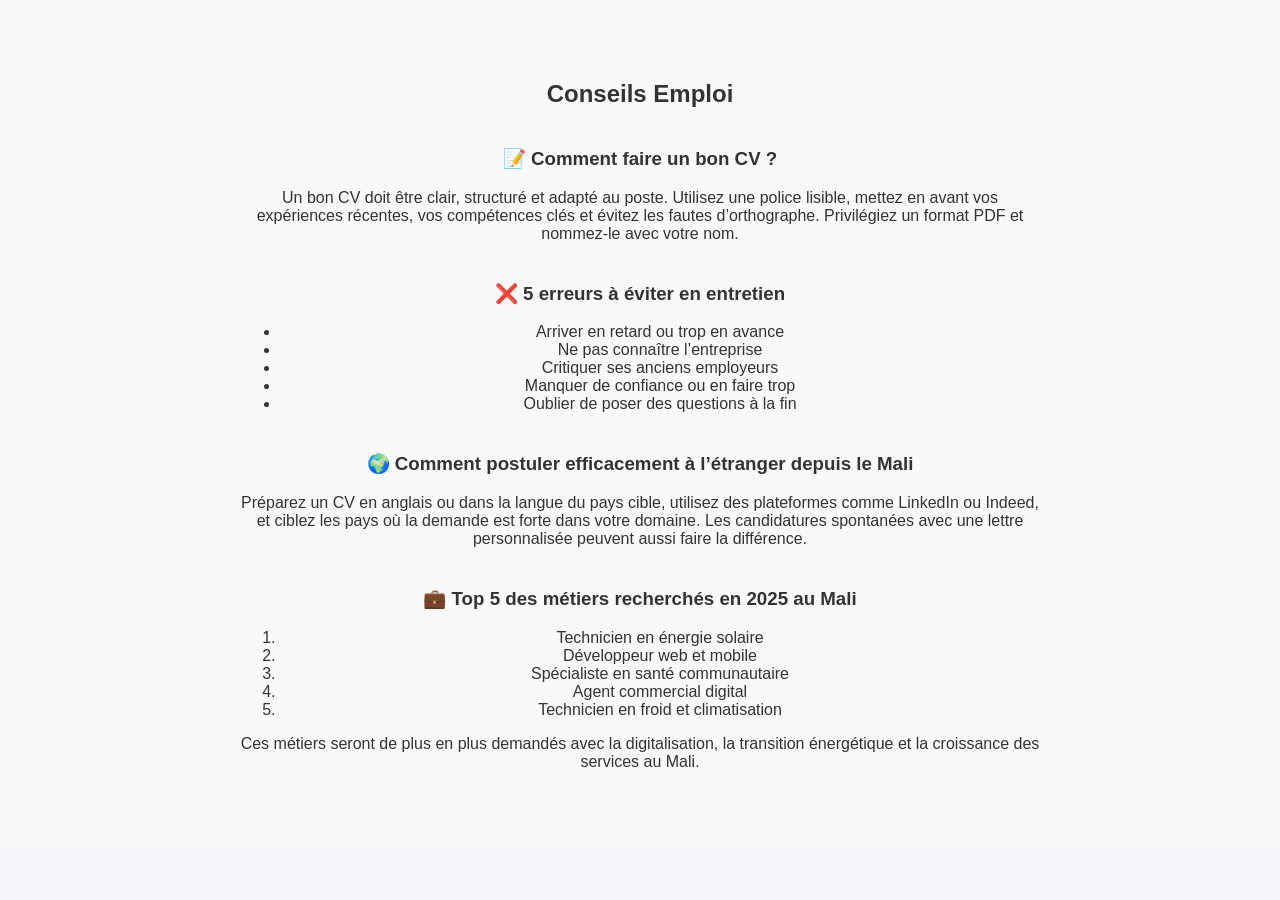
==== conseil.html @ 79f008cc "conseil.html" ====
<!DOCTYPE html>
<html lang="fr">
<head>
    <meta charset="UTF-8">
    <meta name="viewport" content="width=device-width, initial-scale=1.0">
    <title>E-Jobs Mali</title>
    <link rel="stylesheet" href="style.css">
    <meta name="description" content="Plateforme de recherche d'emploi et de recrutement au Mali, trouvez des offres d'emploi et postulez facilement.">
    <meta name="keywords" content="emplois Mali, recrutement, offres d'emploi, E-Jobs Mali">
    <meta name="robots" content="index, follow">
    <script async src="https://pagead2.googlesyndication.com/pagead/js/adsbygoogle.js?client=ca-pub-3284182507492867" crossorigin="anonymous"></script>
</head>
<section id="conseils" style="padding: 60px 20px; background: #f9f9f9;">
  <h2 style="text-align:center; margin-bottom: 40px;">Conseils Emploi</h2>

  <article style="max-width: 800px; margin: auto; margin-bottom: 40px;">
    <h3>📝 Comment faire un bon CV ?</h3>
    <p>Un bon CV doit être clair, structuré et adapté au poste. Utilisez une police lisible, mettez en avant vos expériences récentes, vos compétences clés et évitez les fautes d’orthographe. Privilégiez un format PDF et nommez-le avec votre nom.</p>
  </article>

  <article style="max-width: 800px; margin: auto; margin-bottom: 40px;">
    <h3>❌ 5 erreurs à éviter en entretien</h3>
    <ul>
      <li>Arriver en retard ou trop en avance</li>
      <li>Ne pas connaître l’entreprise</li>
      <li>Critiquer ses anciens employeurs</li>
      <li>Manquer de confiance ou en faire trop</li>
      <li>Oublier de poser des questions à la fin</li>
    </ul>
  </article>

  <article style="max-width: 800px; margin: auto; margin-bottom: 40px;">
    <h3>🌍 Comment postuler efficacement à l’étranger depuis le Mali</h3>
    <p>Préparez un CV en anglais ou dans la langue du pays cible, utilisez des plateformes comme LinkedIn ou Indeed, et ciblez les pays où la demande est forte dans votre domaine. Les candidatures spontanées avec une lettre personnalisée peuvent aussi faire la différence.</p>
  </article>

  <article style="max-width: 800px; margin: auto;">
    <h3>💼 Top 5 des métiers recherchés en 2025 au Mali</h3>
    <ol>
      <li>Technicien en énergie solaire</li>
      <li>Développeur web et mobile</li>
      <li>Spécialiste en santé communautaire</li>
      <li>Agent commercial digital</li>
      <li>Technicien en froid et climatisation</li>
    </ol>
    <p>Ces métiers seront de plus en plus demandés avec la digitalisation, la transition énergétique et la croissance des services au Mali.</p>
  </article>
</section>
---- style.css ----
/* Réinitialisation des marges et centrage général */
html, body {
    margin: 0;
    padding: 0;
    font-family: Arial, sans-serif;
    background-color: #f4f4f9;
    color: #333;
    text-align: center;
    overflow-x: hidden; /* Évite les débordements horizontaux */
    width: 100vw; /* Assure que le site ne dépasse pas */
}

/* Empêche les éléments de dépasser la largeur de l'écran */
* {
    box-sizing: border-box;
    max-width: 100%;
}

/* Conteneur principal */
.container {
    max-width: 1200px;
    margin: 0 auto;
    padding: 0 15px;
    overflow: hidden; /* Empêche les débordements */
}

/* HEADER */
header {
    background-color: #2d3a3f;
    color: white;
    padding: 30px;
    text-align: center;
    width: 100%;
}

h1 {
    font-size: 3rem;
    margin-bottom: 15px;
    text-transform: uppercase;
    letter-spacing: 2px;
}

/* Catchphrase */
.catchphrase {
    font-size: 1.2rem;
    line-height: 1.5;
    margin-top: 10px;
    font-weight: 400;
    color: #f1f1f1;
}

/* OFFRES D'EMPLOI */
.job-offers {
    background-color: #fff;
    padding: 40px 20px;
    text-align: center;
    width: 100%;
}

.job-offers h2 {
    font-size: 2.5rem;
    margin-top: 0;
}

/* LISTE DES OFFRES */
.offres {
    display: flex;
    flex-wrap: wrap;
    justify-content: center;
    gap: 20px;
    padding: 20px;
    overflow: hidden; /* Empêche les débordements */
}

/* CARTE D'UNE OFFRE */
.offre-card {
    background-color: #fff;
    border: 1px solid #ddd;
    border-radius: 8px;
    width: 100%; /* Ajuste la largeur pour éviter de dépasser */
    max-width: 350px;
    padding: 20px;
    box-shadow: 0 4px 8px rgba(0, 0, 0, 0.1);
    transition: transform 0.2s;
    text-align: center;
}

.offre-card:hover {
    transform: translateY(-5px);
}

.offre-card img {
    width: 80px;
    height: 80px;
    object-fit: contain;
    display: block;
    margin: 0 auto 15px;
}

.offre-card h3 {
    font-size: 1.4em;
    margin-bottom: 10px;
}

.offre-card p {
    margin: 5px 0;
    font-size: 0.95em;
}

.offre-card a {
    display: inline-block;
    margin-top: 15px;
    padding: 10px 20px;
    background-color: #4CAF50; /* Vert */
    color: white;
    text-decoration: none;
    border-radius: 5px;
    font-weight: bold;
    text-align: center;
}

.offre-card a:hover {
    background-color: #388E3C; /* Vert plus foncé au survol */
}

/* BOUTON REMONTER EN HAUT */
#scrollTopBtn {
    display: none;
    position: fixed;
    bottom: 30px;
    right: 30px;
    z-index: 99;
    font-size: 24px;
    border: none;
    outline: none;
    background-color: #007BFF;
    color: white;
    cursor: pointer;
    padding: 15px;
    border-radius: 50%;
    box-shadow: 0 4px 8px rgba(0, 0, 0, 0.2);
}

#scrollTopBtn:hover {
    background-color: #0056b3;
}

/* NAVIGATION */
.navbar {
    position: fixed;
    top: 0;
    width: 100%;
    background: #333;
    padding: 10px 0;
    z-index: 1000;
}

.navbar ul {
    list-style: none;
    display: flex;
    justify-content: center;
    margin: 0;
    padding: 0;
}

.navbar ul li {
    margin: 0 15px;
}

.navbar ul li a {
    color: white;
    text-decoration: none;
    font-size: 16px;
}

.navbar ul li a:hover {
    text-decoration: underline;
}

/* PIED DE PAGE */
.footer {
    background: #333;
    color: white;
    text-align: center;
    padding: 20px 0;
    margin-top: 50px;
    width: 100%;
}

.footer p {
    margin: 5px 0;
}

/* FORMULAIRE DE CONTACT */
.contact {
    background-color: #f9f9f9;
    padding: 40px 20px;
    margin: 20px auto;
    border-radius: 8px;
    max-width: 600px;
    box-shadow: 0 4px 8px rgba(0, 0, 0, 0.1);
}

.contact h2 {
    text-align: center;
    margin-bottom: 20px;
    color: #333;
    font-size: 24px;
}

.contact form {
    display: flex;
    flex-direction: column;
    gap: 15px;
}

.contact form label {
    font-weight: bold;
    color: #555;
}

.contact form input,
.contact form textarea {
    width: 100%;
    padding: 10px;
    border: 1px solid #ccc;
    border-radius: 5px;
    font-size: 14px;
    transition: border-color 0.3s;
}

.contact form input:focus,
.contact form textarea:focus {
    outline: none;
    border-color: #007bff;
    box-shadow: 0 0 5px rgba(0, 123, 255, 0.5);
}

.contact form textarea {
    resize: vertical;
    min-height: 100px;
}

.contact form button {
    background-color: #007bff;
    color: white;
    padding: 10px;
    border: none;
    border-radius: 5px;
    font-size: 16px;
    cursor: pointer;
    transition: background-color 0.3s, box-shadow 0.3s;
}

.contact form button:hover {
    background-color: #0056b3;
    box-shadow: 0 2px 5px rgba(0, 0, 0, 0.2);
}

.contact p {
    text-align: center;
    color: #666;
    font-size: 14px;
    margin-top: 10px;
}
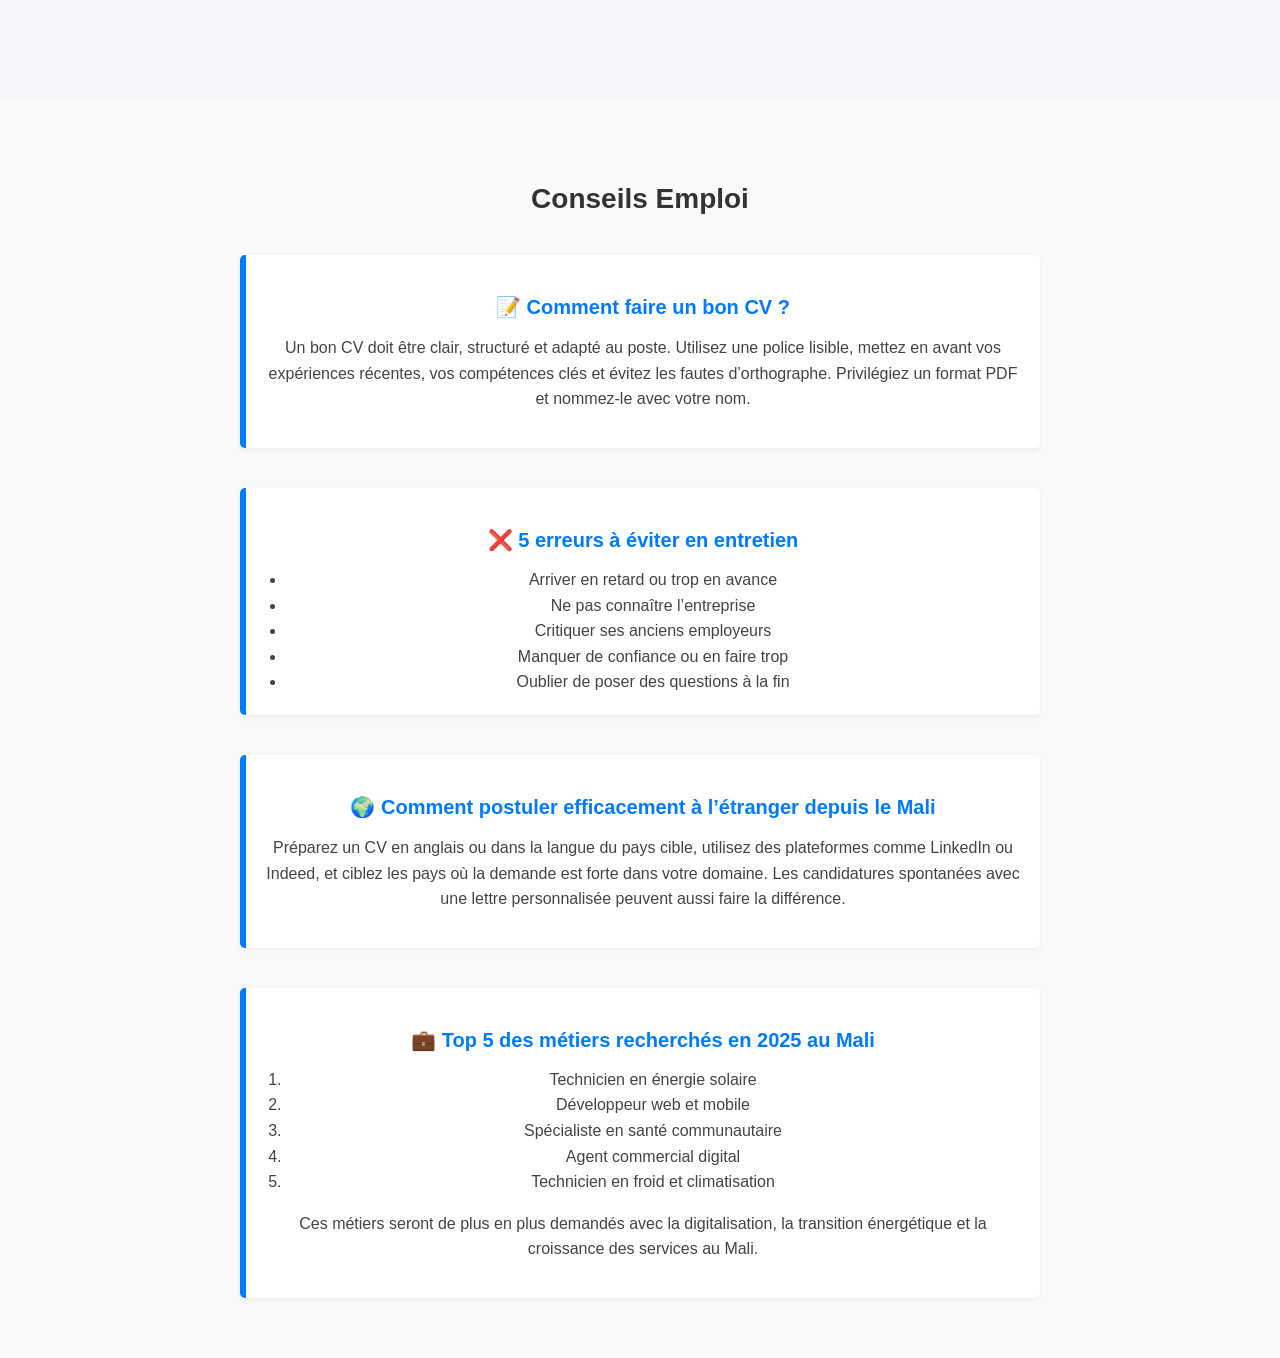
==== commit 18a3366d: "conseil.html" ====
--- a/conseil.html
+++ b/conseil.html
@@ -8,7 +8,8 @@
     <meta name="description" content="Plateforme de recherche d'emploi et de recrutement au Mali, trouvez des offres d'emploi et postulez facilement.">
     <meta name="keywords" content="emplois Mali, recrutement, offres d'emploi, E-Jobs Mali">
     <meta name="robots" content="index, follow">
-    <script async src="https://pagead2.googlesyndication.com/pagead/js/adsbygoogle.js?client=ca-pub-3284182507492867" crossorigin="anonymous"></script>
+   <script async src="https://pagead2.googlesyndication.com/pagead/js/adsbygoogle.js?client=ca-pub-3284182507492867"
+     crossorigin="anonymous"></script>
 </head>
 <section id="conseils" style="padding: 60px 20px; background: #f9f9f9;">
   <h2 style="text-align:center; margin-bottom: 40px;">Conseils Emploi</h2>
--- a/style.css
+++ b/style.css
@@ -145,7 +145,6 @@
     background-color: #0056b3;
 }
 
-/* NAVIGATION */
 .navbar {
     position: fixed;
     top: 0;
@@ -153,24 +152,37 @@
     background: #333;
     padding: 10px 0;
     z-index: 1000;
-}
-
-.navbar ul {
-    list-style: none;
+
     display: flex;
     justify-content: center;
+    align-items: center;
+    flex-wrap: wrap;
+}
+
+/* Navigation UL */
+.navbar ul {
+    display: flex;
+    flex-wrap: wrap;        /* ✅ permet le retour à la ligne */
+    justify-content: center;
+    row-gap: 10px;          /* ✅ espace vertical entre les lignes du menu */
+    column-gap: 20px;       /* ✅ espace horizontal */
+    padding: 0;
     margin: 0;
-    padding: 0;
-}
-
-.navbar ul li {
-    margin: 0 15px;
-}
-
+    list-style: none;
+}
+
+/* Pour éviter chevauchement du contenu */
+body {
+    padding-top: 100px;     /* ✅ espace en haut pour laisser passer le menu */
+}
+
+/* Liens du menu */
 .navbar ul li a {
     color: white;
     text-decoration: none;
     font-size: 16px;
+    padding: 6px 10px;
+    display: inline-block;
 }
 
 .navbar ul li a:hover {
@@ -263,3 +275,49 @@
     font-size: 14px;
     margin-top: 10px;
 }
+/* CONSEILS EMPLOI */
+#conseils {
+    padding: 60px 20px;
+    background-color: #f9f9f9;
+    font-family: Arial, sans-serif;
+}
+
+#conseils h2 {
+    text-align: center;
+    font-size: 28px;
+    color: #333;
+    margin-bottom: 40px;
+}
+
+#conseils article {
+    max-width: 800px;
+    margin: 0 auto 40px auto;
+    padding: 20px;
+    background-color: #fff;
+    border-left: 6px solid #007BFF;
+    box-shadow: 0 2px 5px rgba(0,0,0,0.05);
+    border-radius: 5px;
+}
+
+#conseils h3 {
+    font-size: 20px;
+    color: #007BFF;
+    margin-bottom: 15px;
+}
+
+#conseils p, #conseils li {
+    font-size: 16px;
+    line-height: 1.6;
+    color: #444;
+}
+
+#conseils ul, #conseils ol {
+    padding-left: 20px;
+    margin: 0;
+}
+
+#conseils ul li::before {
+    color: #007BFF;
+    font-weight: bold;
+}
+
